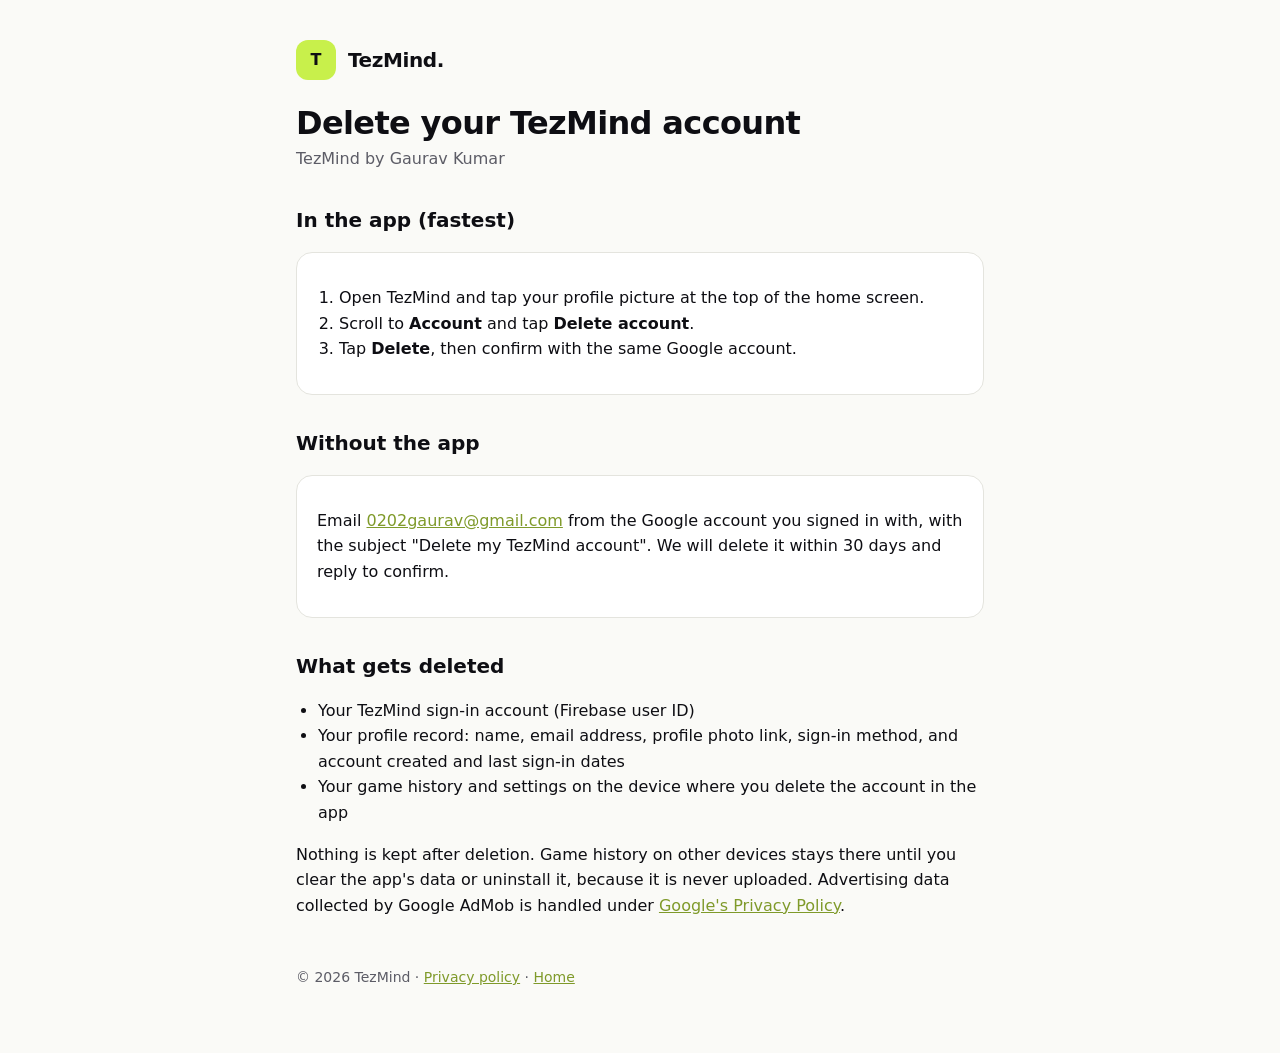
==== tezmind/delete-account.html @ 8b32c2ea "Privacy and account deletion" ====
<!doctype html>
<html lang="en">
<head>
<meta charset="utf-8"><meta name="viewport" content="width=device-width, initial-scale=1">
<title>Delete TezMind Account</title>
<link rel="stylesheet" href="style.css">
</head>
<body><main>
<header><div class="mark">T</div><div class="brand">TezMind.</div></header>
<h1>Delete your TezMind account</h1>
<p class="meta">TezMind by Gaurav Kumar</p>

<h2>In the app (fastest)</h2>
<div class="card"><ol>
  <li>Open TezMind and tap your profile picture at the top of the home screen.</li>
  <li>Scroll to <strong>Account</strong> and tap <strong>Delete account</strong>.</li>
  <li>Tap <strong>Delete</strong>, then confirm with the same Google account.</li>
</ol></div>

<h2>Without the app</h2>
<div class="card">
  <p>Email <a href="mailto:0202gaurav@gmail.com?subject=Delete%20my%20TezMind%20account">0202gaurav@gmail.com</a>
  from the Google account you signed in with, with the subject "Delete my TezMind account".
  We will delete it within 30 days and reply to confirm.</p>
</div>

<h2>What gets deleted</h2>
<ul>
  <li>Your TezMind sign-in account (Firebase user ID)</li>
  <li>Your profile record: name, email address, profile photo link, sign-in method, and account created and last sign-in dates</li>
  <li>Your game history and settings on the device where you delete the account in the app</li>
</ul>
<p>Nothing is kept after deletion. Game history on other devices stays there until you clear the app's data or
uninstall it, because it is never uploaded. Advertising data collected by Google AdMob is handled under
<a href="https://policies.google.com/privacy">Google's Privacy Policy</a>.</p>

<footer>© 2026 TezMind · <a href="privacy.html">Privacy policy</a> · <a href="../index.html">Home</a></footer>
</main></body>
</html>
---- tezmind/style.css ----
:root { --bg: #FAFAF7; --fg: #0E0E13; --muted: #5C5C66; --card: #FFFFFF; --line: #E4E4DE; --accent: #7F9A2A; }
@media (prefers-color-scheme: dark) {
  :root { --bg: #0E0E13; --fg: #F2F2EE; --muted: #A3A3AD; --card: #17171E; --line: #2A2A33; --accent: #C8F04B; }
}
* { box-sizing: border-box; }
body { margin: 0; background: var(--bg); color: var(--fg); font: 16px/1.6 system-ui, -apple-system, "Segoe UI", Roboto, sans-serif; }
main { max-width: 720px; margin: 0 auto; padding: 40px 16px 64px; }
header { display: flex; align-items: center; gap: 12px; margin-bottom: 8px; }
.mark { width: 40px; height: 40px; border-radius: 12px; background: #C8F04B; color: #0E0E13; display: grid; place-items: center; font-weight: 800; }
.brand { font-weight: 800; font-size: 20px; letter-spacing: -0.02em; }
h1 { font-size: 32px; line-height: 1.2; letter-spacing: -0.02em; margin: 24px 0 4px; }
h2 { font-size: 20px; margin: 32px 0 8px; }
.meta { color: var(--muted); margin: 0 0 24px; }
a { color: var(--accent); }
.card { background: var(--card); border: 1px solid var(--line); border-radius: 16px; padding: 16px 20px; margin: 16px 0; }
table { width: 100%; border-collapse: collapse; font-size: 15px; }
th, td { text-align: left; vertical-align: top; padding: 10px 8px; border-bottom: 1px solid var(--line); }
th { color: var(--muted); font-weight: 600; }
ol, ul { padding-left: 22px; }
footer { margin-top: 48px; color: var(--muted); font-size: 14px; }
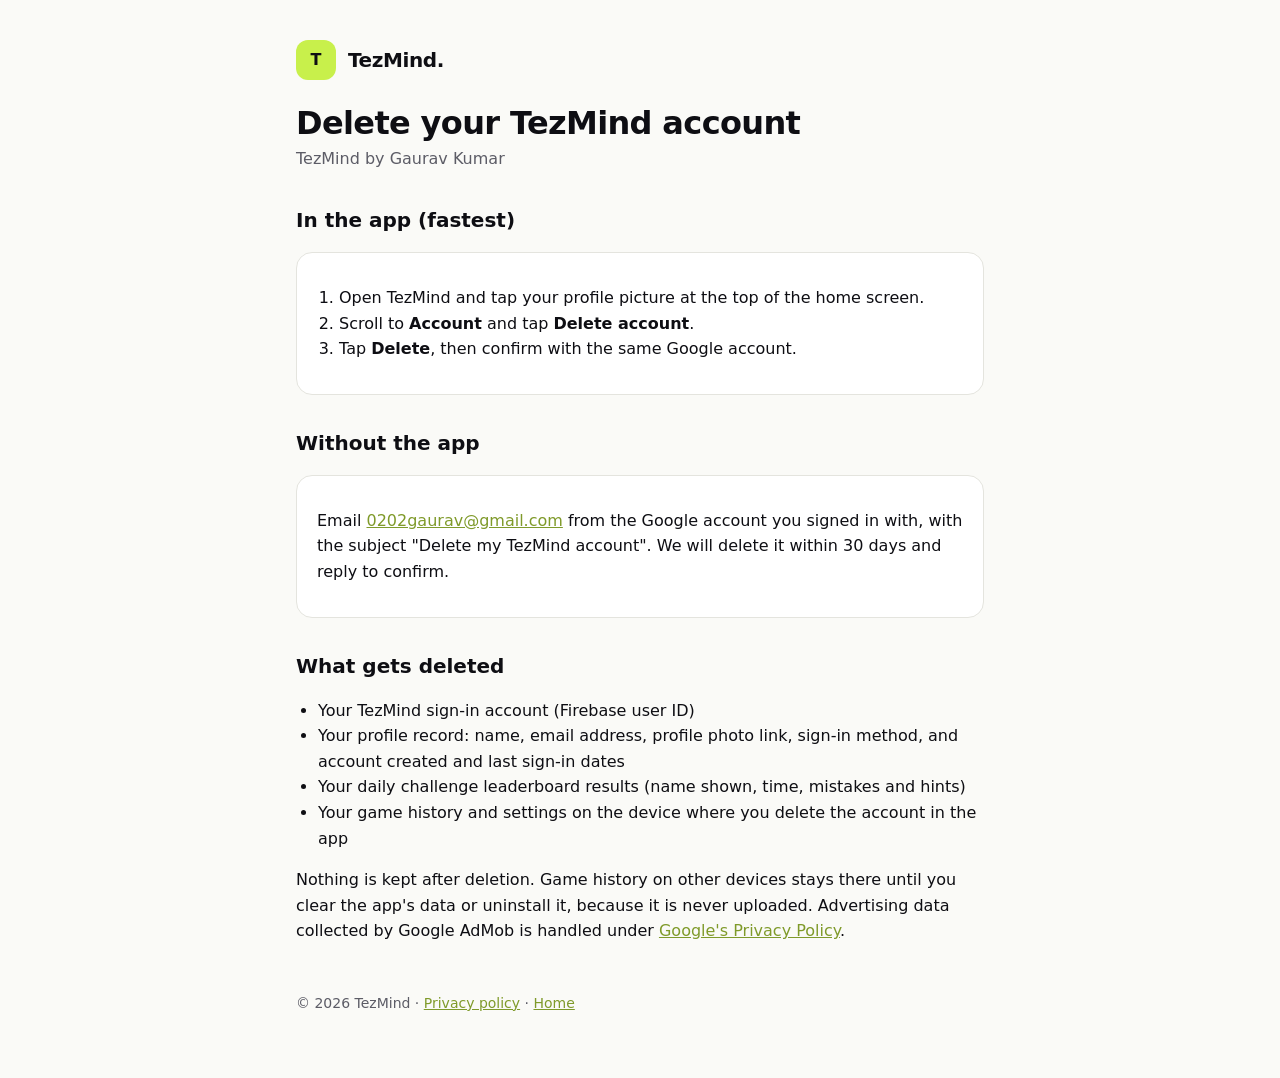
==== commit 62eb5c79: "Add files via upload" ====
--- a/tezmind/delete-account.html
+++ b/tezmind/delete-account.html
@@ -28,6 +28,7 @@
 <ul>
   <li>Your TezMind sign-in account (Firebase user ID)</li>
   <li>Your profile record: name, email address, profile photo link, sign-in method, and account created and last sign-in dates</li>
+  <li>Your daily challenge leaderboard results (name shown, time, mistakes and hints)</li>
   <li>Your game history and settings on the device where you delete the account in the app</li>
 </ul>
 <p>Nothing is kept after deletion. Game history on other devices stays there until you clear the app's data or
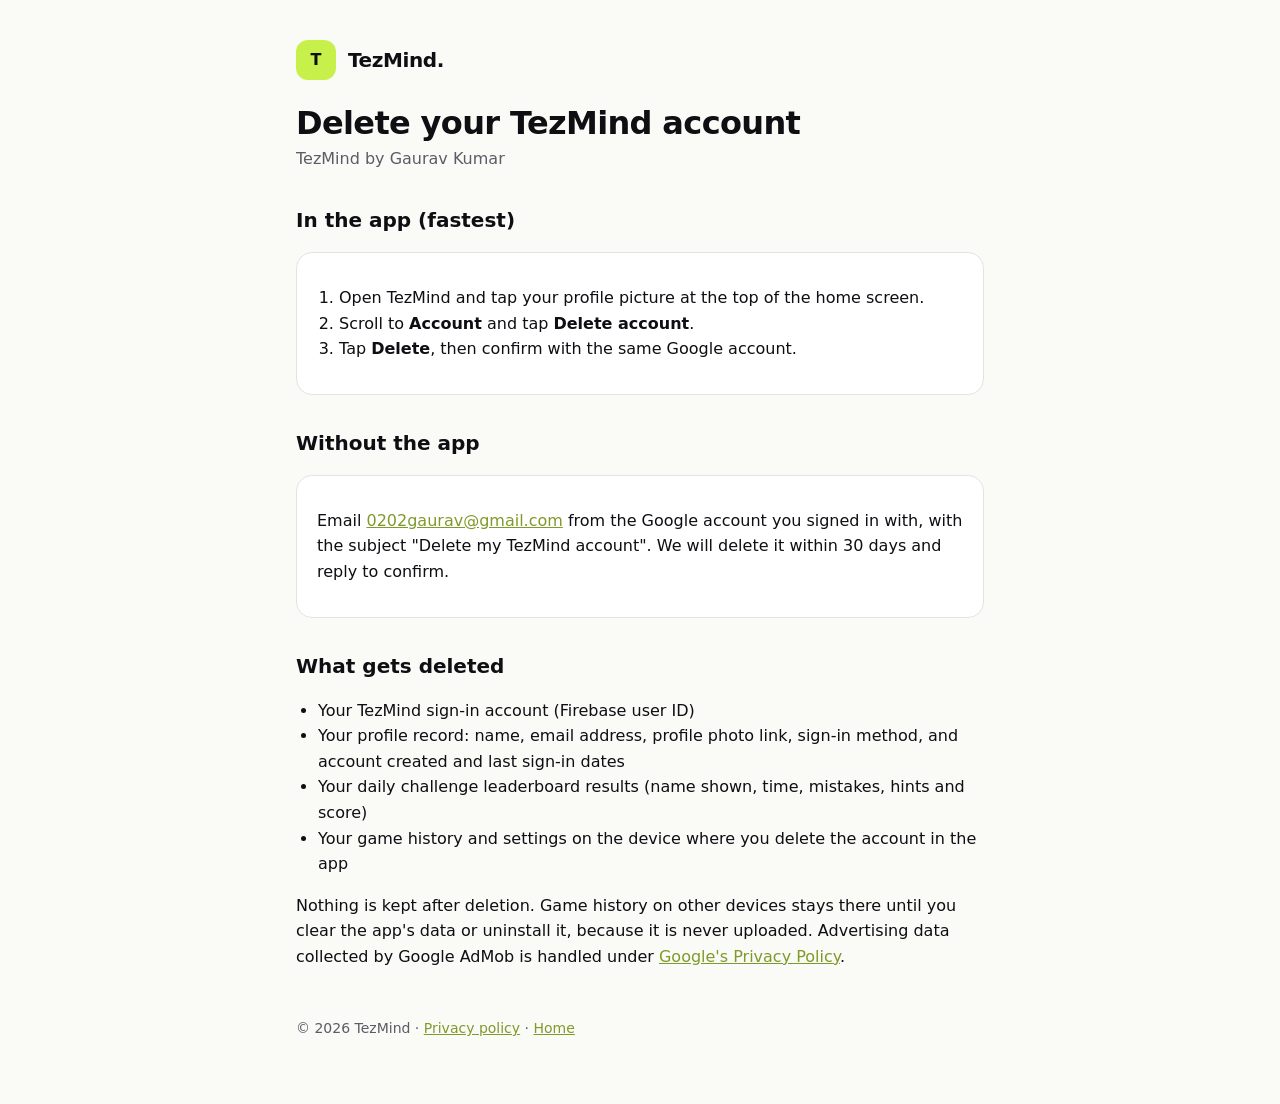
==== commit 772c5d8c: "Add files via upload" ====
--- a/tezmind/delete-account.html
+++ b/tezmind/delete-account.html
@@ -28,7 +28,7 @@
 <ul>
   <li>Your TezMind sign-in account (Firebase user ID)</li>
   <li>Your profile record: name, email address, profile photo link, sign-in method, and account created and last sign-in dates</li>
-  <li>Your daily challenge leaderboard results (name shown, time, mistakes and hints)</li>
+  <li>Your daily challenge leaderboard results (name shown, time, mistakes, hints and score)</li>
   <li>Your game history and settings on the device where you delete the account in the app</li>
 </ul>
 <p>Nothing is kept after deletion. Game history on other devices stays there until you clear the app's data or
